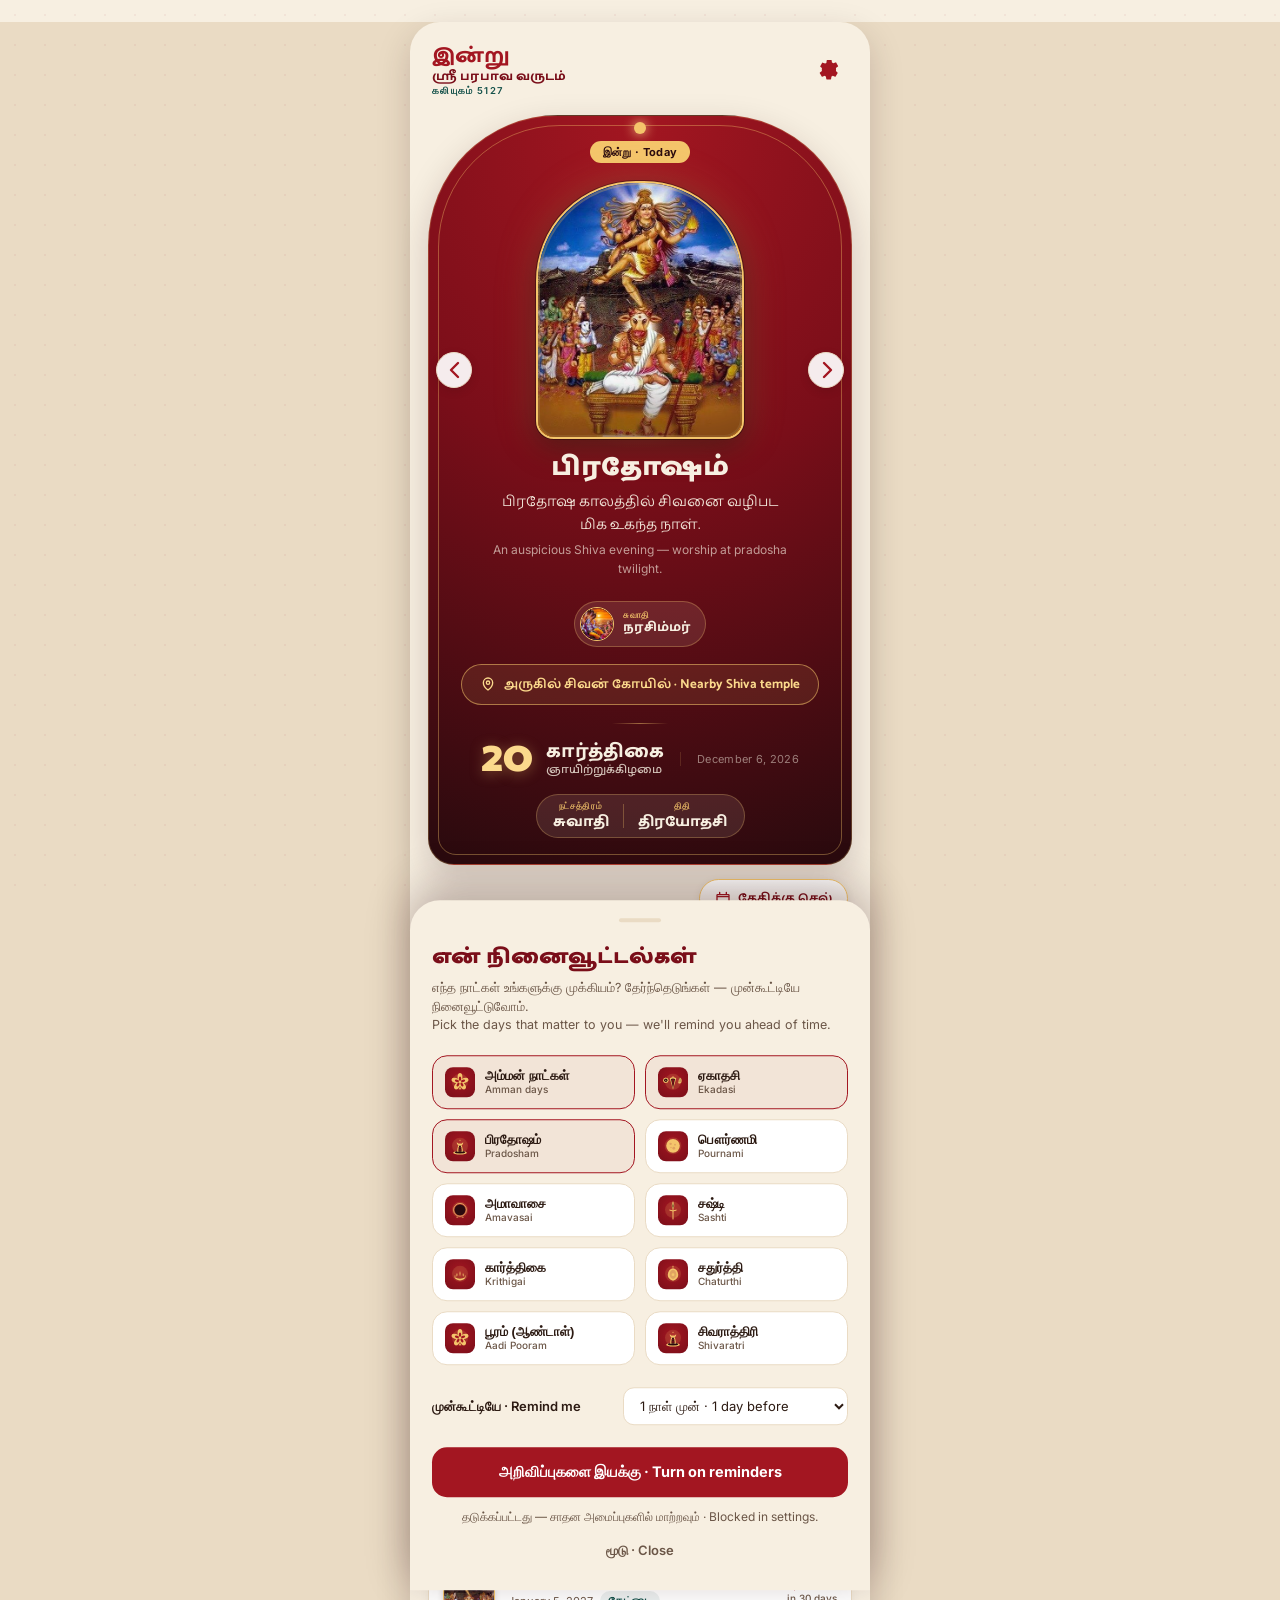
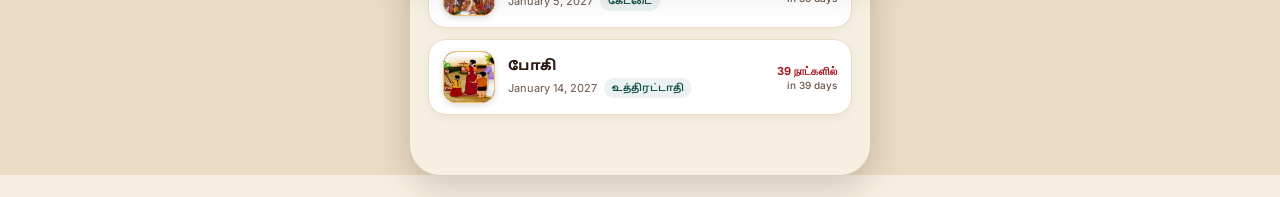
==== index.html @ 3e3a2b84 "Initial commit: நல்நாள் · NalNaal — Tamil daily-calendar PWA - Full-year Drik-computed panchangam (S" ====
<!DOCTYPE html>
<html lang="ta">
<head>
<meta charset="UTF-8">
<meta name="viewport" content="width=device-width, initial-scale=1.0, viewport-fit=cover">
<title>நல்நாள் · NalNaal</title>
<meta name="description" content="இன்றைய தமிழ் நாள் — the sacred character of today, one glance away.">
<meta name="theme-color" content="#A31621">
<link rel="manifest" href="manifest.json">
<link rel="icon" href="icons/icon-192.png">
<link rel="apple-touch-icon" href="icons/icon-180.png">
<meta name="apple-mobile-web-app-title" content="நல்நாள்">
<meta name="apple-mobile-web-app-capable" content="yes">
<meta name="apple-mobile-web-app-status-bar-style" content="black-translucent">
<link rel="preconnect" href="https://fonts.googleapis.com">
<link rel="preconnect" href="https://fonts.gstatic.com" crossorigin>
<link href="https://fonts.googleapis.com/css2?family=Catamaran:wght@500;600;700;800;900&family=Inter:wght@400;500;600;700&display=swap" rel="stylesheet">
<link rel="stylesheet" href="styles.css">
</head>
<body>
<div class="kolam-bg" aria-hidden="true"></div>

<main class="app">
  <header class="topbar">
    <div class="brand">
      <span class="brand-mark">இன்று</span>
      <span class="brand-year" id="tamilYearLabel">ஸ்ரீ பரபாவ வருடம்</span>
      <span class="brand-sub" id="yearLabel">கலியுகம் 5127</span>
    </div>
    <button class="icon-btn" id="settingsBtn" aria-label="Reminders">
      <svg viewBox="0 0 24 24" width="23" height="23"><path fill="currentColor" d="M12 8a4 4 0 100 8 4 4 0 000-8zm8.94 3a7.99 7.99 0 00-.14-1.5l2.11-1.65a.5.5 0 00.12-.64l-2-3.46a.5.5 0 00-.6-.22l-2.49 1a8.03 8.03 0 00-1.3-.75l-.38-2.65A.5.5 0 0015.7 1h-4a.5.5 0 00-.5.42l-.38 2.65c-.47.2-.9.45-1.3.75l-2.49-1a.5.5 0 00-.6.22l-2 3.46a.5.5 0 00.12.64L6.2 9.5A8 8 0 006.06 11a8 8 0 00.14 1.5l-2.11 1.65a.5.5 0 00-.12.64l2 3.46c.14.24.42.32.6.22l2.49-1c.4.3.83.55 1.3.75l.38 2.65c.05.24.26.42.5.42h4c.24 0 .45-.18.5-.42l.38-2.65c.47-.2.9-.45 1.3-.75l2.49 1c.24.1.46 0 .6-.22l2-3.46a.5.5 0 00-.12-.64L20.8 12.5c.08-.49.14-.99.14-1.5z"/></svg>
    </button>
  </header>

  <div class="hero-wrap">
    <button class="nav-arrow nav-prev" id="prevDay" aria-label="Previous day">
      <svg viewBox="0 0 24 24" width="24" height="24"><path fill="none" stroke="currentColor" stroke-width="2.4" stroke-linecap="round" stroke-linejoin="round" d="M15 5l-7 7 7 7"/></svg>
    </button>
    <button class="nav-arrow nav-next" id="nextDay" aria-label="Next day">
      <svg viewBox="0 0 24 24" width="24" height="24"><path fill="none" stroke="currentColor" stroke-width="2.4" stroke-linecap="round" stroke-linejoin="round" d="M9 5l7 7-7 7"/></svg>
    </button>

    <div class="hero" id="heroCard">
      <span class="finial" aria-hidden="true"></span>
      <span class="rel-pill" id="relPill">இன்று · Today</span>

      <div class="niche" id="niche" aria-hidden="true"></div>

      <h1 class="occasion-title" id="occasionTitle">ஆஷாட ஏகாதசி</h1>
      <p class="occasion-line" id="occasionLine"></p>
      <span class="confidence-tag" id="confidenceTag"></span>
      <div class="photo-credit" id="photoCredit"></div>

      <div class="star-chip" id="starChip" style="display:none">
        <span class="star-chip-img" id="starChipImg"></span>
        <span class="star-chip-text">
          <span class="star-chip-nak" id="starChipNak"></span>
          <span class="star-chip-deity" id="starChipDeity"></span>
        </span>
      </div>

      <button class="temple-btn" id="templeBtn" type="button" style="display:none">
        <svg viewBox="0 0 24 24" width="16" height="16" aria-hidden="true"><path fill="none" stroke="currentColor" stroke-width="2" stroke-linecap="round" stroke-linejoin="round" d="M12 21s-7-5.2-7-11a7 7 0 1114 0c0 5.8-7 11-7 11z"/><circle cx="12" cy="10" r="2.5" fill="none" stroke="currentColor" stroke-width="2"/></svg>
        <span id="templeBtnLabel">அருகிலுள்ள கோயில்</span>
      </button>

      <div class="hero-datebar">
        <div class="hd-tamil">
          <span class="hero-day" id="tamilDay">9</span>
          <span class="hd-monthwrap">
            <span class="hero-month" id="tamilMonth">ஆடி</span>
            <span class="hero-weekday" id="weekday">சனிக்கிழமை</span>
          </span>
        </div>
        <div class="hd-greg" id="gregorianDate">July 25, 2026</div>
      </div>

      <div class="panchangam-strip" id="panchangamStrip">
        <span class="pstat"><span class="plabel">நட்சத்திரம்</span><span class="pval" id="nakVal">—</span></span>
        <span class="pdivider"></span>
        <span class="pstat"><span class="plabel">திதி</span><span class="pval" id="tithiVal">—</span></span>
      </div>
    </div>
  </div>

  <div class="date-tools">
    <button class="today-btn" id="todayBtn" style="display:none"><svg viewBox="0 0 24 24" width="14" height="14" aria-hidden="true"><path fill="none" stroke="currentColor" stroke-width="2.2" stroke-linecap="round" stroke-linejoin="round" d="M3 12a9 9 0 109-9 9 9 0 00-6.4 2.6L3 8M3 4v4h4"/></svg><span>இன்றைக்கு · Today</span></button>
    <button class="jump-btn" id="jumpBtn" type="button" aria-label="Jump to date">
      <svg viewBox="0 0 24 24" width="16" height="16" aria-hidden="true"><path fill="none" stroke="currentColor" stroke-width="2" stroke-linecap="round" stroke-linejoin="round" d="M7 2v3M17 2v3M3.5 8.5h17M4 5.5h16a1 1 0 011 1V19a1 1 0 01-1 1H4a1 1 0 01-1-1V6.5a1 1 0 011-1z"/></svg>
      <span>தேதிக்கு செல்</span>
      <input type="date" id="jumpDate" class="jump-date-hidden" aria-label="Choose a date">
    </button>
  </div>

  <div class="kolam-divider" aria-hidden="true">
    <svg viewBox="0 0 320 22" preserveAspectRatio="xMidYMid meet" width="100%" height="22">
      <g fill="none" stroke="currentColor" stroke-width="1.5">
        <path d="M6 11 Q20 -3 34 11 Q48 25 62 11 Q76 -3 90 11 Q104 25 118 11 Q132 -3 146 11 Q160 25 174 11 Q188 -3 202 11 Q216 25 230 11 Q244 -3 258 11 Q272 25 286 11 Q300 -3 314 11"/>
        <circle cx="6" cy="11" r="2.3" fill="currentColor" stroke="none"/><circle cx="62" cy="11" r="2.3" fill="currentColor" stroke="none"/><circle cx="118" cy="11" r="2.3" fill="currentColor" stroke="none"/><circle cx="174" cy="11" r="2.3" fill="currentColor" stroke="none"/><circle cx="230" cy="11" r="2.3" fill="currentColor" stroke="none"/><circle cx="286" cy="11" r="2.3" fill="currentColor" stroke="none"/>
      </g>
    </svg>
  </div>

  <section class="upcoming">
    <div class="section-head">
      <span class="section-ta">அடுத்து வரும் நாட்கள்</span>
      <span class="section-en">Coming up</span>
    </div>
    <ul class="upcoming-list" id="upcomingList"></ul>
  </section>
</main>

<div class="sheet-backdrop" id="sheetBackdrop"></div>
<section class="sheet" id="settingsSheet" aria-hidden="true">
  <div class="sheet-handle"></div>
  <h2 class="sheet-title">என் நினைவூட்டல்கள்</h2>
  <p class="sheet-sub">எந்த நாட்கள் உங்களுக்கு முக்கியம்? தேர்ந்தெடுங்கள் — முன்கூட்டியே நினைவூட்டுவோம்.<br>Pick the days that matter to you — we'll remind you ahead of time.</p>
  <div class="category-grid" id="categoryGrid"></div>
  <div class="lead-row">
    <span class="lead-label">முன்கூட்டியே · Remind me</span>
    <select id="leadTime" class="lead-select">
      <option value="0">அன்றே · same day</option>
      <option value="1" selected>1 நாள் முன் · 1 day before</option>
      <option value="2">2 நாட்கள் முன் · 2 days before</option>
      <option value="3">3 நாட்கள் முன் · 3 days before</option>
    </select>
  </div>
  <button class="primary-btn" id="enableNotifs">அறிவிப்புகளை இயக்கு · Turn on reminders</button>
  <p class="notif-status" id="notifStatus"></p>
  <button class="text-btn" id="closeSheet">மூடு · Close</button>
</section>

<script src="emblems.js"></script>
<script src="app.js"></script>
</body>
</html>
---- styles.css ----
:root {
  --sindooram: #A31621;
  --sindooram-deep: #7A0E19;
  --garbha: #2A0A0E;
  --deepam: #F4C56B;
  --deepam-bright: #FBD98C;
  --chandanam: #F7EFE1;
  --chandanam-dim: #EADBC4;
  --maruthaani: #14514A;
  --ink: #2C1A12;
  --ink-soft: #6B5647;
  --shadow: 0 12px 34px rgba(42,10,14,0.18);
}

* { box-sizing: border-box; }

html, body {
  margin: 0; padding: 0;
  background: var(--chandanam);
  color: var(--ink);
  font-family: 'Catamaran', system-ui, sans-serif;
  -webkit-tap-highlight-color: transparent;
  -webkit-font-smoothing: antialiased;
}
body { min-height: 100vh; overflow-x: hidden; }

.kolam-bg {
  position: fixed; inset: 0; z-index: 0; pointer-events: none;
  background-image: radial-gradient(var(--sindooram) 1.1px, transparent 1.6px);
  background-size: 30px 30px; opacity: 0.05;
}

.app {
  position: relative; z-index: 1;
  max-width: 460px; margin: 0 auto;
  padding: 20px 18px 60px;
}

.topbar {
  display: flex; align-items: center; justify-content: space-between;
  padding: 4px 4px 14px;
}
.brand { display: flex; flex-direction: column; line-height: 1; }
.brand-mark {
  font-size: 21px; font-weight: 800; color: var(--sindooram);
  letter-spacing: -0.01em;
}
.brand-sub {
  font-family: 'Inter', sans-serif; font-size: 10px; font-weight: 600;
  letter-spacing: 0.16em; text-transform: uppercase; color: var(--maruthaani);
  margin-top: 3px;
}
.icon-btn {
  background: none; border: none; color: var(--sindooram);
  width: 42px; height: 42px; border-radius: 50%;
  display: grid; place-items: center; cursor: pointer;
  transition: background .15s;
}
.icon-btn:hover, .icon-btn:focus-visible { background: rgba(163,22,33,0.09); }
.icon-btn:focus-visible { outline: 2px solid var(--sindooram); outline-offset: 2px; }

/* ============ HERO — gopuram sanctum card ============ */
.hero-wrap { position: relative; margin-top: 6px; }
.hero {
  position: relative;
  background: radial-gradient(120% 80% at 50% 0%, var(--sindooram) 0%, var(--sindooram-deep) 60%, var(--garbha) 130%);
  color: var(--chandanam);
  border-radius: 130px 130px 26px 26px;
  padding: 22px 24px 24px;
  text-align: center;
  box-shadow: var(--shadow);
  overflow: hidden;
  border: 1px solid rgba(244,197,107,0.25);
}
.hero::before {
  content: ""; position: absolute; inset: 9px;
  border: 1.5px solid rgba(244,197,107,0.38);
  border-radius: 122px 122px 18px 18px;
  pointer-events: none;
}
.hero::after {
  content: ""; position: absolute; left: 50%; top: 90px;
  width: 260px; height: 260px; margin-left: -130px;
  background: radial-gradient(circle, rgba(244,197,107,0.30), transparent 62%);
  pointer-events: none; z-index: 1;
}
.finial {
  position: absolute; top: 6px; left: 50%; transform: translateX(-50%);
  width: 12px; height: 12px; border-radius: 50%;
  background: var(--deepam); box-shadow: 0 0 12px var(--deepam-bright);
  z-index: 3;
}
.rel-pill { margin-bottom: 10px; margin-top: 2px; }

/* --- date band, now subordinate to the deity, sits below the title --- */
.hero-datebar {
  position: relative; z-index: 2;
  display: flex; align-items: center; justify-content: center; gap: 16px;
  margin: 18px auto 0; padding-top: 18px;
}
.hero-datebar::before {
  content: ""; position: absolute; top: 0; left: 50%; transform: translateX(-50%);
  width: 56px; height: 1px;
  background: linear-gradient(90deg, transparent, rgba(244,197,107,0.5), transparent);
}
.hd-tamil { display: flex; align-items: center; gap: 13px; }
.hero-day {
  font-size: 44px; font-weight: 900; line-height: .85;
  color: var(--deepam-bright);
  text-shadow: 0 2px 14px rgba(244,197,107,0.35);
}
.hd-monthwrap { display: flex; flex-direction: column; align-items: flex-start; line-height: 1.1; gap: 1px; }
.hero-month { font-size: 19px; font-weight: 800; }
.hero-weekday { font-size: 11.5px; font-weight: 600; opacity: .8; }
.hd-greg {
  font-family: 'Inter', sans-serif; font-size: 11px; letter-spacing: .03em;
  opacity: .5; padding-left: 16px; border-left: 1px solid rgba(244,197,107,0.3);
}

.niche {
  position: relative; z-index: 2;
  width: 132px; height: 132px; margin: 16px auto 8px;
}
.emblem-svg { width: 100%; height: 100%; display: block; }
.halo { fill: var(--deepam); opacity: .16; }
.gold-fill { fill: var(--deepam); }
.gold-ring { fill: none; stroke: var(--deepam); stroke-width: 4; }
.gold-stroke { stroke: var(--deepam); stroke-width: 3; fill: none; stroke-linecap: round; }
.gold-stroke-thick { stroke: var(--deepam); stroke-width: 5; fill: none; stroke-linecap: round; }
.gold-stroke-river { stroke: var(--deepam); stroke-width: 3.5; fill: none; stroke-linecap: round; }
.niche-fill { fill: var(--garbha); }
.niche-stroke { stroke: var(--garbha); stroke-width: 2; fill: none; }
.accent-red { fill: var(--sindooram); }
.accent-soft { fill: #C97B54; opacity: .45; }

.occasion-title {
  position: relative; z-index: 2; text-wrap: balance;
  font-size: 27px; font-weight: 900; line-height: 1.12;
  margin: 14px 12px 8px;
  letter-spacing: -0.005em;
}
.occasion-line {
  position: relative; z-index: 2;
  font-size: 14.5px; line-height: 1.55; margin: 0 auto; max-width: 300px; opacity: .94;
}
.occasion-line .en {
  display: block; margin-top: 5px;
  font-family: 'Inter', sans-serif; font-size: 12px; opacity: .68;
}
.confidence-tag {
  position: relative; z-index: 2; display: inline-flex; align-items: center; gap: 5px;
  margin-top: 14px;
  font-family: 'Inter', sans-serif; font-size: 10px; font-weight: 600;
  letter-spacing: .04em; padding: 5px 12px; border-radius: 999px;
  background: rgba(247,239,225,0.12); color: var(--chandanam);
}
.confidence-tag.approximate { background: rgba(244,197,107,0.22); color: var(--deepam-bright); }

.kolam-divider { color: var(--sindooram); opacity: .55; margin: 26px 6px 14px; }

.section-head { display: flex; align-items: baseline; gap: 8px; margin: 0 4px 14px; }
.section-ta { font-size: 16px; font-weight: 800; color: var(--sindooram-deep); }
.section-en {
  font-family: 'Inter', sans-serif; font-size: 11px; font-weight: 600;
  letter-spacing: .12em; text-transform: uppercase; color: var(--maruthaani);
}

.upcoming-list { list-style: none; margin: 0; padding: 0; display: flex; flex-direction: column; gap: 11px; }
.upcoming-item {
  display: flex; align-items: center; gap: 13px;
  background: #fff; border: 1px solid var(--chandanam-dim);
  border-radius: 18px; padding: 11px 14px;
  box-shadow: 0 3px 10px rgba(42,10,14,0.05);
  cursor: pointer; transition: box-shadow .15s, transform .1s;
}
.upcoming-item:hover { box-shadow: 0 6px 16px rgba(42,10,14,0.1); }
.upcoming-item:active { transform: scale(0.99); }
.upcoming-item.hi { background: linear-gradient(180deg, #fff, #FFFBF3); }
/* real deity photo thumbnail */
.up-thumb {
  width: 52px; height: 52px; flex-shrink: 0; border-radius: 13px;
  overflow: hidden; border: 1.5px solid var(--deepam);
  box-shadow: 0 2px 6px rgba(42,10,14,0.15);
  background: var(--garbha);
}
.up-thumb img { width: 100%; height: 100%; object-fit: cover; object-position: center top; display: block; }
.up-thumb.is-emblem {
  display: grid; place-items: center; padding: 5px;
  background: radial-gradient(circle at 50% 40%, var(--sindooram), var(--sindooram-deep));
}
.up-thumb.is-emblem .emblem-svg { width: 100%; height: 100%; }
.up-text { flex: 1; min-width: 0; display: flex; flex-direction: column; gap: 3px; }
.up-title {
  font-weight: 800; font-size: 15px; line-height: 1.2; color: var(--ink);
  overflow: hidden; text-overflow: ellipsis;
}
.up-sub {
  font-family: 'Inter', sans-serif; font-size: 11px; color: var(--ink-soft);
  display: flex; align-items: center; gap: 7px; flex-wrap: wrap;
}
.up-nak {
  display: inline-block; font-family: 'Catamaran', sans-serif; font-weight: 700;
  font-size: 10.5px; color: var(--maruthaani);
  background: rgba(20,81,74,0.08); padding: 1px 8px; border-radius: 999px;
}
.up-when {
  font-family: 'Inter', sans-serif; font-size: 11px; font-weight: 700;
  color: var(--sindooram); text-align: right; white-space: nowrap; flex-shrink: 0;
}
.up-when small { display: block; font-weight: 500; color: var(--ink-soft); font-size: 10px; margin-top: 1px; }

.sheet-backdrop {
  position: fixed; inset: 0; background: rgba(42,10,14,0.5);
  opacity: 0; pointer-events: none; transition: opacity .25s; z-index: 40;
}
.sheet-backdrop.open { opacity: 1; pointer-events: auto; }
.sheet {
  position: fixed; left: 0; right: 0; bottom: 0; z-index: 50;
  max-width: 460px; margin: 0 auto;
  background: var(--chandanam);
  border-radius: 30px 30px 0 0; padding: 12px 22px 30px;
  transform: translateY(100%); transition: transform .32s cubic-bezier(.32,.72,0,1);
  max-height: 88vh; overflow-y: auto;
  box-shadow: 0 -14px 44px rgba(42,10,14,0.3);
}
.sheet.open { transform: translateY(0); }
.sheet-handle { width: 42px; height: 4px; background: var(--chandanam-dim); border-radius: 999px; margin: 6px auto 18px; }
.sheet-title { font-size: 21px; font-weight: 900; margin: 0 0 5px; color: var(--sindooram-deep); }
.sheet-sub { font-family: 'Inter', sans-serif; font-size: 12.5px; color: var(--ink-soft); line-height: 1.5; margin: 0 0 20px; }

.category-grid { display: grid; grid-template-columns: 1fr 1fr; gap: 10px; margin-bottom: 22px; }
.category-chip {
  display: flex; align-items: center; gap: 10px;
  border: 1.5px solid var(--chandanam-dim); background: #fff;
  border-radius: 15px; padding: 11px 12px; cursor: pointer;
  transition: border-color .15s, background .15s; text-align: left;
}
.category-chip.active { border-color: var(--sindooram); background: rgba(163,22,33,0.05); }
.chip-emblem {
  width: 30px; height: 30px; flex-shrink: 0; border-radius: 8px;
  background: radial-gradient(circle at 50% 40%, var(--sindooram), var(--sindooram-deep));
  display: grid; place-items: center; padding: 3px;
}
.chip-emblem .emblem-svg { width: 100%; height: 100%; }
.chip-label { font-size: 13px; font-weight: 800; color: var(--ink); line-height: 1.15; }
.chip-label .en { display: block; font-family: 'Inter', sans-serif; font-size: 10px; font-weight: 500; color: var(--ink-soft); }

.lead-row { display: flex; align-items: center; justify-content: space-between; margin-bottom: 22px; font-family: 'Inter', sans-serif; }
.lead-label { font-size: 13px; font-weight: 600; }
.lead-select {
  font-family: 'Inter', sans-serif; font-size: 13px; padding: 9px 12px;
  border-radius: 11px; border: 1.5px solid var(--chandanam-dim); background: #fff; color: var(--ink);
}
.primary-btn {
  width: 100%; background: var(--sindooram); color: #fff; border: none;
  border-radius: 15px; padding: 16px; font-family: 'Inter', sans-serif;
  font-size: 14.5px; font-weight: 700; cursor: pointer; transition: background .15s;
}
.primary-btn:hover { background: var(--sindooram-deep); }
.primary-btn:focus-visible { outline: 2px solid var(--maruthaani); outline-offset: 2px; }
.notif-status { font-family: 'Inter', sans-serif; font-size: 12px; text-align: center; color: var(--ink-soft); margin: 12px 0 0; min-height: 16px; }
.text-btn { display: block; margin: 16px auto 0; background: none; border: none; font-family: 'Inter', sans-serif; font-size: 13px; font-weight: 600; color: var(--ink-soft); cursor: pointer; }

@media (prefers-reduced-motion: reduce) {
  .sheet, .sheet-backdrop, .icon-btn, .category-chip, .primary-btn { transition: none; }
  .hero-day { text-shadow: none; }
}
@media (min-width: 460px) {
  body { background: var(--chandanam-dim); }
  .app { background: var(--chandanam); border-radius: 30px; margin: 22px auto; min-height: calc(100vh - 44px); box-shadow: var(--shadow); }
}

/* ============ date navigation ============ */
.nav-arrow {
  position: absolute; top: 34%; transform: translateY(-50%);
  width: 36px; height: 36px; border-radius: 50%;
  background: rgba(255,255,255,0.92); border: 1px solid var(--chandanam-dim);
  color: var(--sindooram); display: grid; place-items: center;
  cursor: pointer; z-index: 5; box-shadow: 0 3px 10px rgba(42,10,14,0.14);
  transition: background .15s, transform .1s;
}
.nav-arrow:hover { background: #fff; }
.nav-arrow:active { transform: translateY(-50%) scale(0.92); }
.nav-arrow:focus-visible { outline: 2px solid var(--sindooram); outline-offset: 2px; }
.nav-prev { left: 8px; }
.nav-next { right: 8px; }

.rel-pill {
  position: relative; z-index: 2; display: inline-block;
  font-family: 'Inter', sans-serif; font-size: 11px; font-weight: 700;
  letter-spacing: .03em; color: var(--garbha);
  background: var(--deepam); padding: 4px 13px; border-radius: 999px;
  margin-bottom: 12px;
}

.date-tools {
  display: flex; align-items: center; justify-content: space-between;
  gap: 10px; margin: 14px 4px 2px; flex-wrap: wrap;
}
.today-btn {
  display: inline-flex; align-items: center; gap: 6px;
  font-family: 'Catamaran', sans-serif; font-size: 13px; font-weight: 700;
  color: var(--sindooram); background: rgba(163,22,33,0.08);
  border: none; border-radius: 999px; padding: 8px 15px; cursor: pointer;
  transition: background .15s;
}
.today-btn svg { flex-shrink: 0; }
.today-btn:hover { background: rgba(163,22,33,0.14); }
.jump-label {
  display: inline-flex; align-items: center; gap: 8px; margin-left: auto;
  font-family: 'Inter', sans-serif; font-size: 12px; font-weight: 600; color: var(--ink-soft);
}
.jump-date {
  font-family: 'Inter', sans-serif; font-size: 12.5px; padding: 7px 10px;
  border-radius: 10px; border: 1.5px solid var(--chandanam-dim);
  background: #fff; color: var(--ink);
}

/* ============ deity photo in the niche — the emotional hero (crown position) ============ */
.niche.has-photo {
  width: 208px; height: 258px; margin: 6px auto 4px;
}
.photo-frame {
  position: relative;
  width: 100%; height: 100%;
  border-radius: 100px 100px 18px 18px;   /* arched top, echoing the gopuram */
  overflow: hidden;
  border: 2.5px solid var(--deepam);
  box-shadow: 0 10px 30px rgba(0,0,0,0.4), 0 0 0 1px rgba(42,10,14,0.5),
              0 0 40px rgba(244,197,107,0.25);   /* gold lamp-glow around the murti */
  background: var(--garbha);
}
.photo-frame::after {   /* subtle inner vignette so the deity sits in a niche */
  content: ""; position: absolute; inset: 0; pointer-events: none;
  border-radius: 100px 100px 18px 18px;
  box-shadow: inset 0 -30px 40px rgba(42,10,14,0.45), inset 0 0 0 2px rgba(244,197,107,0.3);
}
.deity-photo {
  width: 100%; height: 100%; object-fit: cover; object-position: center top; display: block;
}
.photo-credit {
  position: relative; z-index: 2;
  font-family: 'Inter', sans-serif; font-size: 10px; letter-spacing: .02em;
  color: var(--deepam-bright); opacity: .62; margin-top: 10px; font-weight: 500;
}
/* daily-blessing days: image slightly calmer, title styled as a gentle blessing */
.hero.is-daily .occasion-title { font-size: 25px; }
.hero.is-daily .photo-frame { box-shadow: 0 10px 28px rgba(0,0,0,0.35), 0 0 0 1px rgba(42,10,14,0.5), 0 0 30px rgba(244,197,107,0.18); }

/* ============ panchangam strip (nakshatram + tithi) ============ */
.panchangam-strip {
  position: relative; z-index: 2;
  display: inline-flex; align-items: center; gap: 14px;
  margin: 16px auto 2px; padding: 7px 16px;
  background: rgba(247,239,225,0.1);
  border: 1px solid rgba(244,197,107,0.28);
  border-radius: 999px;
}
.pstat { display: flex; flex-direction: column; align-items: center; line-height: 1.15; }
.plabel {
  font-family: 'Inter', sans-serif; font-size: 8.5px; font-weight: 600;
  letter-spacing: .08em; text-transform: uppercase; color: var(--deepam); opacity: .8;
}
.pval { font-size: 15px; font-weight: 800; color: var(--chandanam); margin-top: 1px; }
.pdivider { width: 1px; height: 24px; background: rgba(244,197,107,0.3); }

/* ============ brand year name ============ */
.brand-year {
  font-family: 'Catamaran', sans-serif; font-size: 12.5px; font-weight: 800;
  color: var(--sindooram-deep); letter-spacing: .01em; margin-top: 3px; line-height: 1.1;
}
.brand-sub {
  font-family: 'Inter', sans-serif; font-size: 9.5px; font-weight: 600;
  letter-spacing: 0.14em; text-transform: uppercase; color: var(--maruthaani);
  margin-top: 2px;
}

/* ============ redesigned jump-to-date pill ============ */
.jump-btn {
  position: relative; display: inline-flex; align-items: center; gap: 7px;
  margin-left: auto;
  font-family: 'Catamaran', sans-serif; font-size: 13px; font-weight: 700;
  color: var(--sindooram-deep);
  background: linear-gradient(180deg, #fff, var(--chandanam));
  border: 1.5px solid var(--deepam);
  border-radius: 999px; padding: 8px 15px; cursor: pointer;
  box-shadow: 0 2px 8px rgba(42,10,14,0.08);
  transition: transform .1s, box-shadow .15s, border-color .15s;
}
.jump-btn:hover { border-color: var(--sindooram); box-shadow: 0 3px 12px rgba(163,22,33,0.16); }
.jump-btn:active { transform: scale(0.96); }
.jump-btn svg { color: var(--sindooram); }
/* hide the native date input but keep it clickable/focusable over the button */
.jump-date-hidden {
  position: absolute; inset: 0; width: 100%; height: 100%;
  opacity: 0; border: 0; padding: 0; margin: 0; cursor: pointer;
}
.jump-date-hidden::-webkit-calendar-picker-indicator { opacity: 0; }

/* ============ star-deity chip (shown on festival days so the star deity is never erased) ============ */
.star-chip {
  position: relative; z-index: 2;
  display: inline-flex; align-items: center; gap: 9px;
  margin: 12px auto 0; padding: 5px 14px 5px 5px;
  background: rgba(247,239,225,0.1);
  border: 1px solid rgba(244,197,107,0.3);
  border-radius: 999px;
}
.star-chip-img {
  width: 34px; height: 34px; flex-shrink: 0; border-radius: 50%;
  overflow: hidden; border: 1.5px solid var(--deepam); background: var(--garbha);
}
.star-chip-img img { width: 100%; height: 100%; object-fit: cover; object-position: center top; display: block; }
.star-chip-text { display: flex; flex-direction: column; align-items: flex-start; line-height: 1.15; }
.star-chip-nak {
  font-family: 'Inter', sans-serif; font-size: 8.5px; font-weight: 600;
  letter-spacing: .06em; text-transform: uppercase; color: var(--deepam); opacity: .85;
}
.star-chip-deity { font-family: 'Catamaran', sans-serif; font-size: 13px; font-weight: 800; color: var(--chandanam); }

/* ============ temple-finder button — refined ghost style, invites without shouting ============ */
.temple-btn {
  position: relative; z-index: 2;
  display: inline-flex; align-items: center; gap: 8px;
  margin: 14px auto 0; padding: 9px 18px;
  font-family: 'Catamaran', sans-serif; font-size: 13px; font-weight: 700;
  color: var(--deepam-bright);
  background: rgba(244,197,107,0.1);
  border: 1.5px solid rgba(244,197,107,0.55);
  border-radius: 999px; cursor: pointer;
  transition: background .15s, border-color .15s, transform .1s;
}
.temple-btn:hover { background: rgba(244,197,107,0.2); border-color: var(--deepam); }
.temple-btn:active { transform: scale(0.97); }
.temple-btn svg { color: var(--deepam-bright); flex-shrink: 0; }
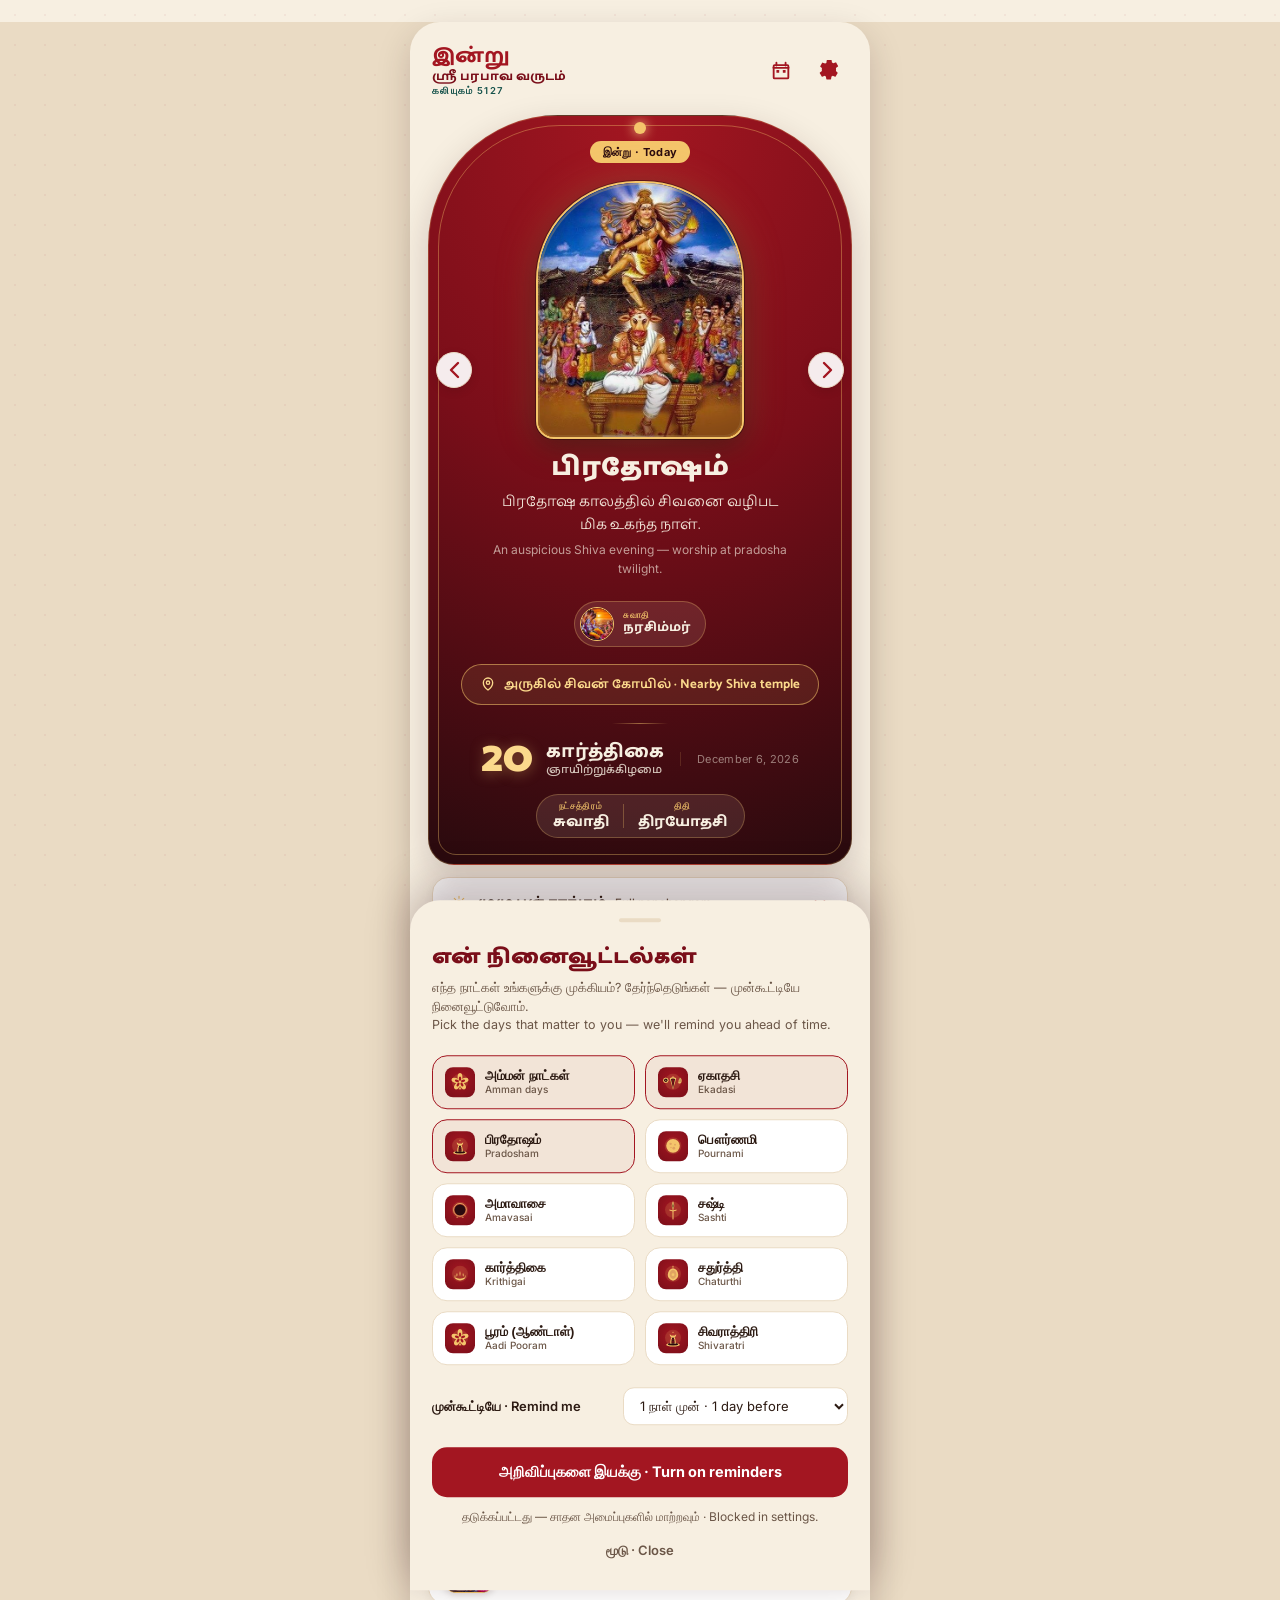
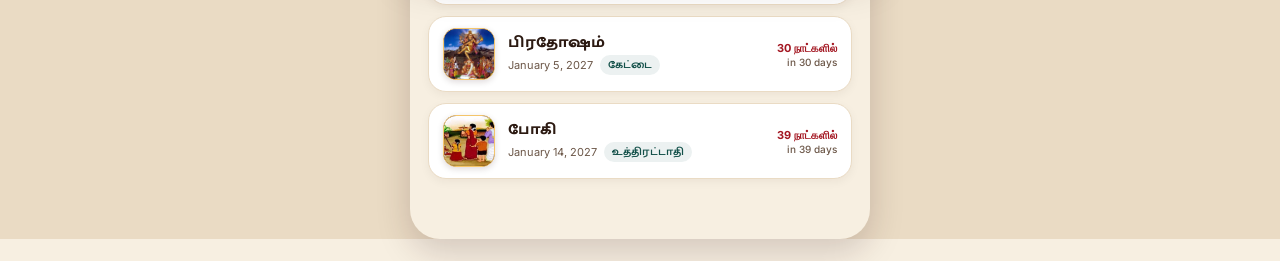
==== commit 73b35dfc: "Major: full panchangam data + month grid view (compete with Nithra) Tier 1 data: Rahukaalam, Yamagan" ====
--- a/index.html
+++ b/index.html
@@ -27,9 +27,14 @@
       <span class="brand-year" id="tamilYearLabel">ஸ்ரீ பரபாவ வருடம்</span>
       <span class="brand-sub" id="yearLabel">கலியுகம் 5127</span>
     </div>
-    <button class="icon-btn" id="settingsBtn" aria-label="Reminders">
-      <svg viewBox="0 0 24 24" width="23" height="23"><path fill="currentColor" d="M12 8a4 4 0 100 8 4 4 0 000-8zm8.94 3a7.99 7.99 0 00-.14-1.5l2.11-1.65a.5.5 0 00.12-.64l-2-3.46a.5.5 0 00-.6-.22l-2.49 1a8.03 8.03 0 00-1.3-.75l-.38-2.65A.5.5 0 0015.7 1h-4a.5.5 0 00-.5.42l-.38 2.65c-.47.2-.9.45-1.3.75l-2.49-1a.5.5 0 00-.6.22l-2 3.46a.5.5 0 00.12.64L6.2 9.5A8 8 0 006.06 11a8 8 0 00.14 1.5l-2.11 1.65a.5.5 0 00-.12.64l2 3.46c.14.24.42.32.6.22l2.49-1c.4.3.83.55 1.3.75l.38 2.65c.05.24.26.42.5.42h4c.24 0 .45-.18.5-.42l.38-2.65c.47-.2.9-.45 1.3-.75l2.49 1c.24.1.46 0 .6-.22l2-3.46a.5.5 0 00-.12-.64L20.8 12.5c.08-.49.14-.99.14-1.5z"/></svg>
-    </button>
+    <div class="topbar-actions">
+      <button class="icon-btn" id="monthViewBtn" aria-label="Month view">
+        <svg viewBox="0 0 24 24" width="22" height="22"><path fill="none" stroke="currentColor" stroke-width="2" stroke-linecap="round" stroke-linejoin="round" d="M7 3v3M17 3v3M3.5 8.5h17M5 5.5h14a1 1 0 011 1V19a1 1 0 01-1 1H5a1 1 0 01-1-1V6.5a1 1 0 011-1z"/><rect x="7" y="11" width="3" height="3" rx="0.5" fill="currentColor"/><rect x="14" y="11" width="3" height="3" rx="0.5" fill="currentColor"/></svg>
+      </button>
+      <button class="icon-btn" id="settingsBtn" aria-label="Reminders">
+        <svg viewBox="0 0 24 24" width="23" height="23"><path fill="currentColor" d="M12 8a4 4 0 100 8 4 4 0 000-8zm8.94 3a7.99 7.99 0 00-.14-1.5l2.11-1.65a.5.5 0 00.12-.64l-2-3.46a.5.5 0 00-.6-.22l-2.49 1a8.03 8.03 0 00-1.3-.75l-.38-2.65A.5.5 0 0015.7 1h-4a.5.5 0 00-.5.42l-.38 2.65c-.47.2-.9.45-1.3.75l-2.49-1a.5.5 0 00-.6.22l-2 3.46a.5.5 0 00.12.64L6.2 9.5A8 8 0 006.06 11a8 8 0 00.14 1.5l-2.11 1.65a.5.5 0 00-.12.64l2 3.46c.14.24.42.32.6.22l2.49-1c.4.3.83.55 1.3.75l.38 2.65c.05.24.26.42.5.42h4c.24 0 .45-.18.5-.42l.38-2.65c.47-.2.9-.45 1.3-.75l2.49 1c.24.1.46 0 .6-.22l2-3.46a.5.5 0 00-.12-.64L20.8 12.5c.08-.49.14-.99.14-1.5z"/></svg>
+      </button>
+    </div>
   </header>
 
   <div class="hero-wrap">
@@ -83,6 +88,15 @@
     </div>
   </div>
 
+  <details class="panchangam-panel" id="panchangamPanel">
+    <summary class="pp-summary">
+      <svg class="pp-sun" viewBox="0 0 24 24" width="16" height="16" aria-hidden="true"><circle cx="12" cy="12" r="4" fill="currentColor"/><g stroke="currentColor" stroke-width="1.6" stroke-linecap="round"><path d="M12 2v3M12 19v3M2 12h3M19 12h3M4.9 4.9l2.1 2.1M17 17l2.1 2.1M19.1 4.9L17 7M7 17l-2.1 2.1"/></g></svg>
+      <span class="pp-summary-text">முழு பஞ்சாங்கம் <span class="en">· Full panchangam</span></span>
+      <svg class="pp-chevron" viewBox="0 0 24 24" width="18" height="18" aria-hidden="true"><path fill="none" stroke="currentColor" stroke-width="2" stroke-linecap="round" stroke-linejoin="round" d="M6 9l6 6 6-6"/></svg>
+    </summary>
+    <div class="pp-body" id="ppBody"><!-- filled by JS --></div>
+  </details>
+
   <div class="date-tools">
     <button class="today-btn" id="todayBtn" style="display:none"><svg viewBox="0 0 24 24" width="14" height="14" aria-hidden="true"><path fill="none" stroke="currentColor" stroke-width="2.2" stroke-linecap="round" stroke-linejoin="round" d="M3 12a9 9 0 109-9 9 9 0 00-6.4 2.6L3 8M3 4v4h4"/></svg><span>இன்றைக்கு · Today</span></button>
     <button class="jump-btn" id="jumpBtn" type="button" aria-label="Jump to date">
@@ -110,6 +124,30 @@
   </section>
 </main>
 
+<div class="month-overlay" id="monthOverlay" aria-hidden="true">
+  <div class="month-panel">
+    <div class="month-head">
+      <button class="month-nav" id="monthPrev" aria-label="Previous month">
+        <svg viewBox="0 0 24 24" width="22" height="22"><path fill="none" stroke="currentColor" stroke-width="2.4" stroke-linecap="round" stroke-linejoin="round" d="M15 5l-7 7 7 7"/></svg>
+      </button>
+      <div class="month-title" id="monthTitle">ஆடி</div>
+      <button class="month-nav" id="monthNext" aria-label="Next month">
+        <svg viewBox="0 0 24 24" width="22" height="22"><path fill="none" stroke="currentColor" stroke-width="2.4" stroke-linecap="round" stroke-linejoin="round" d="M9 5l7 7-7 7"/></svg>
+      </button>
+      <button class="month-close" id="monthClose" aria-label="Close">
+        <svg viewBox="0 0 24 24" width="22" height="22"><path fill="none" stroke="currentColor" stroke-width="2.4" stroke-linecap="round" d="M6 6l12 12M18 6L6 18"/></svg>
+      </button>
+    </div>
+    <div class="month-weekdays">
+      <span>ஞா</span><span>தி</span><span>செ</span><span>பு</span><span>வி</span><span>வெ</span><span>ச</span>
+    </div>
+    <div class="month-grid" id="monthGrid"></div>
+    <div class="month-legend">
+      <span class="ml-dot festival"></span> விழா / விரதம் <span class="ml-dot muhurtham"></span> முகூர்த்தம்
+    </div>
+  </div>
+</div>
+
 <div class="sheet-backdrop" id="sheetBackdrop"></div>
 <section class="sheet" id="settingsSheet" aria-hidden="true">
   <div class="sheet-handle"></div>
--- a/styles.css
+++ b/styles.css
@@ -433,3 +433,146 @@
 .temple-btn:hover { background: rgba(244,197,107,0.2); border-color: var(--deepam); }
 .temple-btn:active { transform: scale(0.97); }
 .temple-btn svg { color: var(--deepam-bright); flex-shrink: 0; }
+
+/* ============ Full Panchangam panel (collapsible, quiet by design) ============ */
+.panchangam-panel {
+  max-width: 460px; margin: 12px auto 0; padding: 0 4px;
+}
+.pp-summary {
+  display: flex; align-items: center; gap: 10px;
+  padding: 13px 18px; cursor: pointer; list-style: none;
+  background: #fff; border: 1px solid var(--chandanam-dim);
+  border-radius: 16px; box-shadow: 0 3px 10px rgba(42,10,14,0.05);
+  font-family: 'Catamaran', sans-serif; font-weight: 800; font-size: 14.5px; color: var(--ink);
+  transition: box-shadow .15s;
+}
+.pp-summary::-webkit-details-marker { display: none; }
+.pp-summary:hover { box-shadow: 0 5px 14px rgba(42,10,14,0.1); }
+.pp-sun { color: var(--deepam); flex-shrink: 0; }
+.pp-summary-text { flex: 1; }
+.pp-summary-text .en { font-family: 'Inter', sans-serif; font-weight: 500; font-size: 11.5px; color: var(--ink-soft); }
+.pp-chevron { color: var(--sindooram); transition: transform .2s; flex-shrink: 0; }
+.panchangam-panel[open] .pp-chevron { transform: rotate(180deg); }
+.panchangam-panel[open] .pp-summary { border-radius: 16px 16px 0 0; border-bottom: none; }
+
+.pp-body {
+  background: #fff; border: 1px solid var(--chandanam-dim); border-top: none;
+  border-radius: 0 0 16px 16px; padding: 6px 18px 18px;
+  box-shadow: 0 3px 10px rgba(42,10,14,0.05);
+  animation: ppReveal .25s ease;
+}
+@keyframes ppReveal { from { opacity: 0; transform: translateY(-4px); } to { opacity: 1; transform: none; } }
+
+.pp-suntimes {
+  display: flex; justify-content: space-between; align-items: center;
+  padding: 10px 4px 14px; margin-bottom: 6px;
+  border-bottom: 1px dashed var(--chandanam-dim);
+  font-family: 'Catamaran', sans-serif; font-size: 13px; color: var(--ink-soft);
+}
+.pp-suntimes b { color: var(--ink); font-weight: 800; margin-left: 3px; }
+.pp-ic { color: var(--deepam); }
+
+.pp-grid { display: flex; flex-direction: column; gap: 2px; }
+.pp-row {
+  display: flex; align-items: center; justify-content: space-between;
+  padding: 9px 12px; border-radius: 10px;
+}
+.pp-row .pp-label {
+  font-family: 'Catamaran', sans-serif; font-weight: 700; font-size: 13.5px; color: var(--ink);
+  display: flex; flex-direction: column; line-height: 1.15;
+}
+.pp-row .pp-label .en { font-family: 'Inter', sans-serif; font-weight: 500; font-size: 10px; color: var(--ink-soft); }
+.pp-row .pp-value { font-family: 'Catamaran', sans-serif; font-weight: 800; font-size: 13.5px; color: var(--ink); text-align: right; }
+.pp-row.avoid { background: rgba(163,22,33,0.055); }
+.pp-row.avoid .pp-value { color: var(--sindooram); }
+.pp-row.good { background: rgba(20,81,74,0.07); }
+.pp-row.good .pp-value { color: var(--maruthaani); }
+.pp-row.note .pp-value { color: var(--sindooram-deep); }
+
+.pp-muhurtham {
+  margin-top: 10px; padding: 10px 14px; border-radius: 10px;
+  background: linear-gradient(180deg, #FFFBF3, var(--chandanam));
+  border: 1px solid var(--deepam);
+  font-family: 'Catamaran', sans-serif; font-weight: 800; font-size: 13px; color: var(--sindooram-deep);
+  text-align: center;
+}
+.pp-muhurtham .en { font-family: 'Inter', sans-serif; font-weight: 500; font-size: 11px; color: var(--ink-soft); display: block; margin-top: 2px; }
+
+.pp-gowri-title {
+  margin: 16px 0 8px; font-family: 'Catamaran', sans-serif; font-weight: 800; font-size: 13px; color: var(--ink);
+}
+.pp-gowri-title .en { font-family: 'Inter', sans-serif; font-weight: 500; font-size: 10.5px; color: var(--ink-soft); }
+.pp-gowri { display: grid; grid-template-columns: 1fr 1fr; gap: 5px; }
+.pp-gowri-row {
+  display: flex; flex-direction: column; padding: 7px 10px; border-radius: 9px;
+  font-family: 'Catamaran', sans-serif; line-height: 1.2;
+}
+.pp-gowri-row.g { background: rgba(20,81,74,0.08); }
+.pp-gowri-row.b { background: rgba(42,10,14,0.04); }
+.pgw-time { font-family: 'Inter', sans-serif; font-size: 10.5px; color: var(--ink-soft); }
+.pgw-name { font-weight: 800; font-size: 13px; color: var(--ink); margin-top: 1px; }
+.pp-gowri-row.g .pgw-name { color: var(--maruthaani); }
+
+/* ============ topbar actions ============ */
+.topbar-actions { display: flex; align-items: center; gap: 4px; }
+
+/* ============ Month grid overlay ============ */
+.month-overlay {
+  position: fixed; inset: 0; z-index: 50;
+  background: rgba(42,10,14,0.5); backdrop-filter: blur(3px);
+  display: none; align-items: flex-start; justify-content: center;
+  padding: 40px 12px; overflow-y: auto;
+}
+.month-overlay.open { display: flex; animation: moFade .2s ease; }
+@keyframes moFade { from { opacity: 0; } to { opacity: 1; } }
+.month-panel {
+  width: 100%; max-width: 460px; background: var(--chandanam);
+  border-radius: 24px; padding: 18px 16px 16px;
+  box-shadow: 0 20px 60px rgba(0,0,0,0.4); border: 1px solid rgba(244,197,107,0.3);
+  animation: moRise .25s ease;
+}
+@keyframes moRise { from { transform: translateY(14px); opacity: 0; } to { transform: none; opacity: 1; } }
+.month-head { display: flex; align-items: center; gap: 8px; margin-bottom: 14px; }
+.month-nav, .month-close {
+  width: 36px; height: 36px; border-radius: 50%; border: none; cursor: pointer;
+  display: grid; place-items: center; background: #fff; color: var(--sindooram);
+  box-shadow: 0 2px 8px rgba(42,10,14,0.1); flex-shrink: 0;
+}
+.month-close { margin-left: auto; background: rgba(163,22,33,0.08); }
+.month-title { flex: 1; text-align: center; display: flex; flex-direction: column; line-height: 1.1; }
+.month-title .mt-ta { font-family: 'Catamaran', sans-serif; font-weight: 900; font-size: 20px; color: var(--sindooram-deep); }
+.month-title .mt-greg { font-family: 'Inter', sans-serif; font-weight: 500; font-size: 11px; color: var(--ink-soft); margin-top: 1px; }
+.month-weekdays {
+  display: grid; grid-template-columns: repeat(7, 1fr); gap: 4px; margin-bottom: 6px;
+}
+.month-weekdays span {
+  text-align: center; font-family: 'Catamaran', sans-serif; font-weight: 700; font-size: 12px;
+  color: var(--maruthaani); padding: 4px 0;
+}
+.month-grid { display: grid; grid-template-columns: repeat(7, 1fr); gap: 4px; }
+.mcell {
+  aspect-ratio: 1 / 1; border: none; background: #fff; border-radius: 12px;
+  display: flex; flex-direction: column; align-items: center; justify-content: center;
+  cursor: pointer; padding: 2px; position: relative; transition: transform .1s, box-shadow .15s;
+}
+.mcell.empty { background: transparent; cursor: default; }
+.mcell:not(.empty):hover { box-shadow: 0 3px 10px rgba(42,10,14,0.12); }
+.mcell:active { transform: scale(0.94); }
+.mcell .mc-day { font-family: 'Catamaran', sans-serif; font-weight: 800; font-size: 15px; color: var(--ink); line-height: 1; }
+.mcell .mc-ta { font-family: 'Inter', sans-serif; font-size: 9px; color: var(--ink-soft); margin-top: 1px; }
+.mcell.today { background: linear-gradient(180deg, var(--sindooram), var(--sindooram-deep)); }
+.mcell.today .mc-day, .mcell.today .mc-ta { color: var(--chandanam); }
+.mcell.has-festival { background: linear-gradient(180deg, #FFFBF3, var(--chandanam-dim)); }
+.mcell.today.has-festival { background: linear-gradient(180deg, var(--sindooram), var(--sindooram-deep)); }
+.mc-dots { display: flex; gap: 3px; margin-top: 2px; height: 5px; }
+.mc-dot { width: 5px; height: 5px; border-radius: 50%; display: inline-block; }
+.mc-dot.festival { background: var(--sindooram); }
+.mc-dot.muhurtham { background: var(--deepam); }
+.mcell.today .mc-dot.festival { background: var(--deepam-bright); }
+.month-legend {
+  display: flex; align-items: center; justify-content: center; gap: 8px;
+  margin-top: 14px; font-family: 'Catamaran', sans-serif; font-size: 11.5px; color: var(--ink-soft);
+}
+.ml-dot { width: 8px; height: 8px; border-radius: 50%; display: inline-block; margin-left: 6px; }
+.ml-dot.festival { background: var(--sindooram); }
+.ml-dot.muhurtham { background: var(--deepam); }
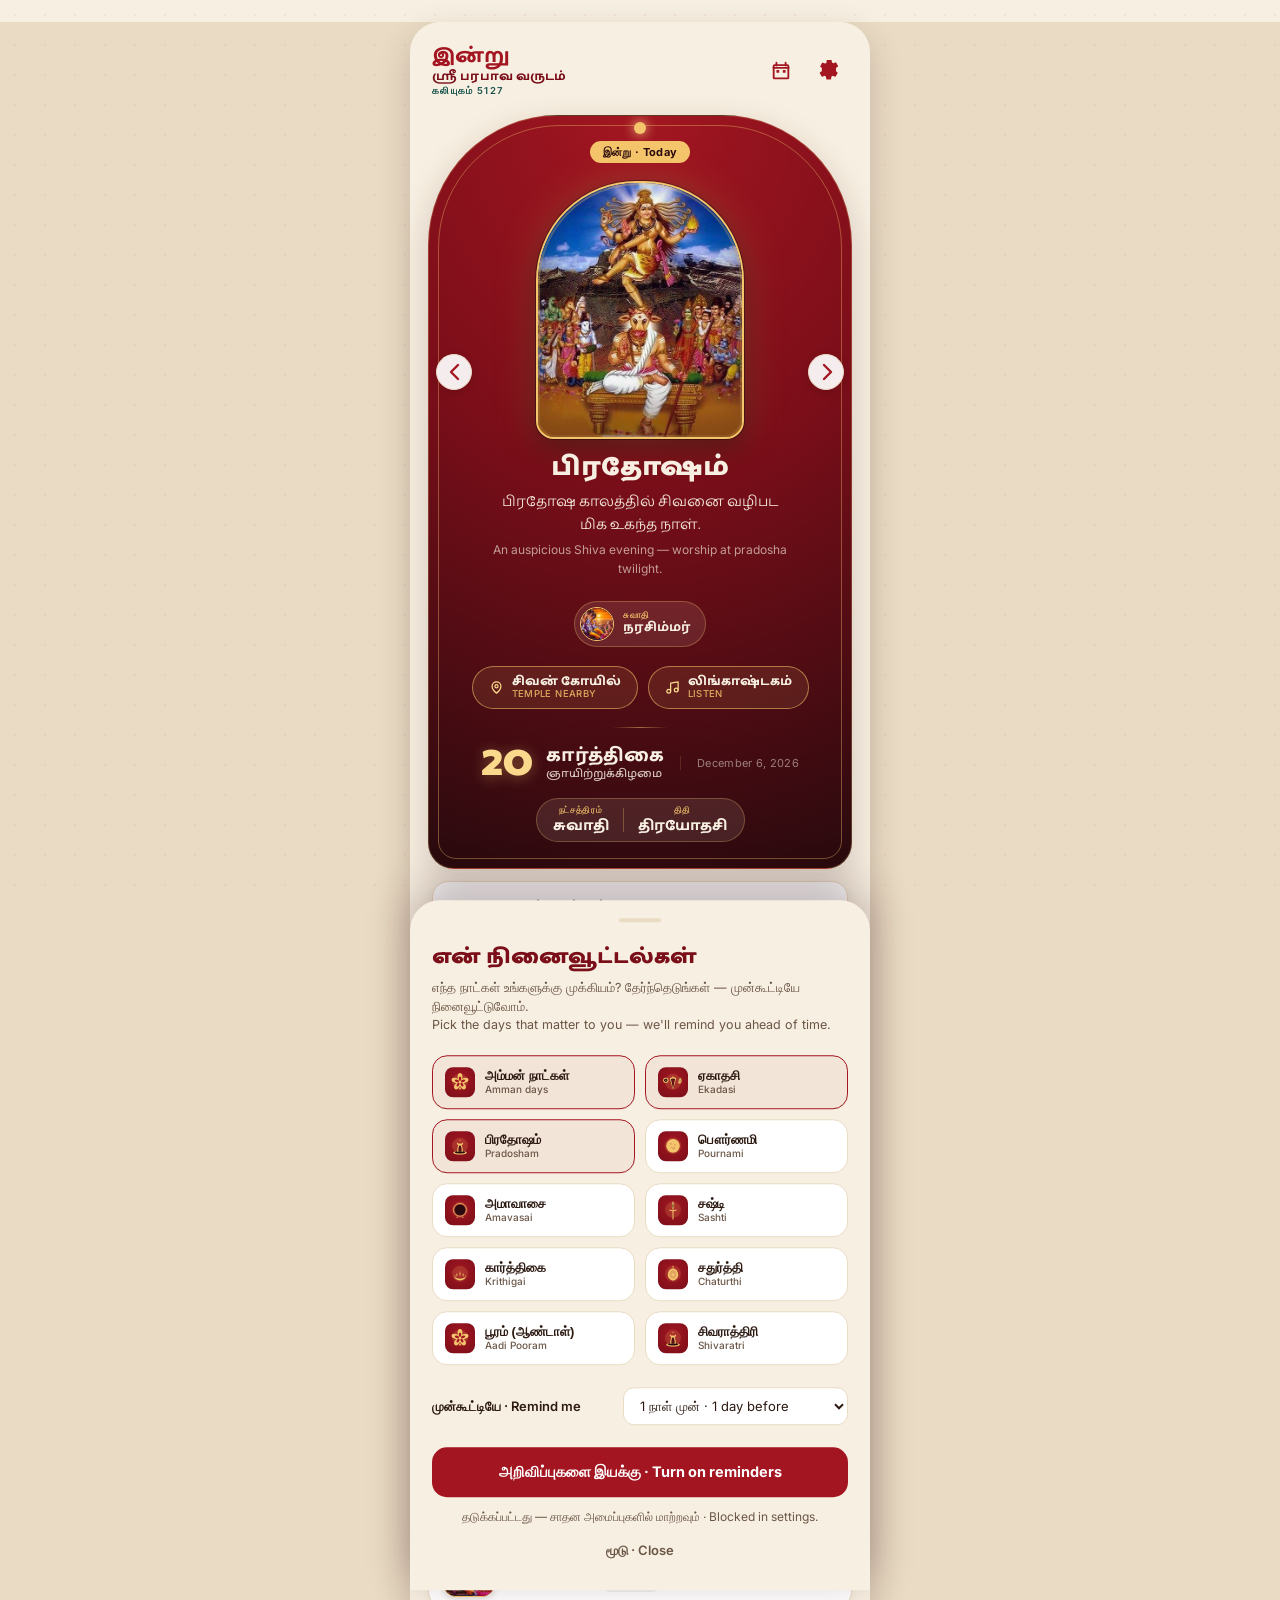
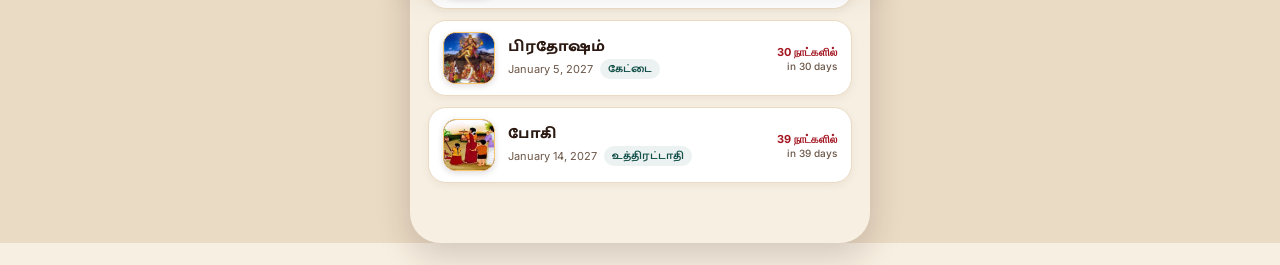
==== commit 8ca79eb1: "Add Listen feature (canonical stotrams per occasion, YouTube deep-link) + redesign hero action butto" ====
--- a/index.html
+++ b/index.html
@@ -64,10 +64,16 @@
         </span>
       </div>
 
-      <button class="temple-btn" id="templeBtn" type="button" style="display:none">
-        <svg viewBox="0 0 24 24" width="16" height="16" aria-hidden="true"><path fill="none" stroke="currentColor" stroke-width="2" stroke-linecap="round" stroke-linejoin="round" d="M12 21s-7-5.2-7-11a7 7 0 1114 0c0 5.8-7 11-7 11z"/><circle cx="12" cy="10" r="2.5" fill="none" stroke="currentColor" stroke-width="2"/></svg>
-        <span id="templeBtnLabel">அருகிலுள்ள கோயில்</span>
-      </button>
+      <div class="hero-actions" id="heroActions">
+        <button class="act-btn" id="templeBtn" type="button" style="display:none">
+          <svg viewBox="0 0 24 24" width="15" height="15" aria-hidden="true"><path fill="none" stroke="currentColor" stroke-width="2" stroke-linecap="round" stroke-linejoin="round" d="M12 21s-7-5.2-7-11a7 7 0 1114 0c0 5.8-7 11-7 11z"/><circle cx="12" cy="10" r="2.5" fill="none" stroke="currentColor" stroke-width="2"/></svg>
+          <span class="act-label"><span class="act-ta" id="templeBtnTa">கோயில்</span><span class="act-en" id="templeBtnEn">Temple nearby</span></span>
+        </button>
+        <button class="act-btn" id="listenBtn" type="button" style="display:none">
+          <svg viewBox="0 0 24 24" width="15" height="15" aria-hidden="true"><path fill="none" stroke="currentColor" stroke-width="2" stroke-linecap="round" stroke-linejoin="round" d="M9 18V5l12-2v13"/><circle cx="6" cy="18" r="3" fill="none" stroke="currentColor" stroke-width="2"/><circle cx="18" cy="16" r="3" fill="none" stroke="currentColor" stroke-width="2"/></svg>
+          <span class="act-label"><span class="act-ta" id="listenBtnTa">பாடல்</span><span class="act-en" id="listenBtnEn">Listen</span></span>
+        </button>
+      </div>
 
       <div class="hero-datebar">
         <div class="hd-tamil">
--- a/styles.css
+++ b/styles.css
@@ -418,21 +418,34 @@
 }
 .star-chip-deity { font-family: 'Catamaran', sans-serif; font-size: 13px; font-weight: 800; color: var(--chandanam); }
 
-/* ============ temple-finder button — refined ghost style, invites without shouting ============ */
-.temple-btn {
-  position: relative; z-index: 2;
+/* ============ hero action buttons (temple + listen) — refined ghost chips ============ */
+.hero-actions {
+  position: relative; z-index: 2;
+  display: flex; justify-content: center; gap: 10px;
+  margin: 16px auto 0; flex-wrap: wrap;
+}
+.act-btn {
   display: inline-flex; align-items: center; gap: 8px;
-  margin: 14px auto 0; padding: 9px 18px;
-  font-family: 'Catamaran', sans-serif; font-size: 13px; font-weight: 700;
-  color: var(--deepam-bright);
+  padding: 8px 16px;
   background: rgba(244,197,107,0.1);
   border: 1.5px solid rgba(244,197,107,0.55);
   border-radius: 999px; cursor: pointer;
+  color: var(--deepam-bright);
   transition: background .15s, border-color .15s, transform .1s;
 }
-.temple-btn:hover { background: rgba(244,197,107,0.2); border-color: var(--deepam); }
-.temple-btn:active { transform: scale(0.97); }
-.temple-btn svg { color: var(--deepam-bright); flex-shrink: 0; }
+.act-btn:hover { background: rgba(244,197,107,0.2); border-color: var(--deepam); }
+.act-btn:active { transform: scale(0.97); }
+.act-btn svg { color: var(--deepam-bright); flex-shrink: 0; }
+.act-label { display: flex; flex-direction: column; align-items: flex-start; line-height: 1.12; }
+.act-ta {
+  font-family: 'Catamaran', sans-serif; font-weight: 800; font-size: 13px;
+  color: var(--chandanam); white-space: nowrap;
+}
+.act-en {
+  font-family: 'Inter', sans-serif; font-weight: 500; font-size: 9.5px;
+  letter-spacing: .04em; text-transform: uppercase; color: var(--deepam); opacity: .85;
+  white-space: nowrap;
+}
 
 /* ============ Full Panchangam panel (collapsible, quiet by design) ============ */
 .panchangam-panel {
@@ -576,3 +589,10 @@
 .ml-dot { width: 8px; height: 8px; border-radius: 50%; display: inline-block; margin-left: 6px; }
 .ml-dot.festival { background: var(--sindooram); }
 .ml-dot.muhurtham { background: var(--deepam); }
+
+.pp-note {
+  margin: 12px 2px 0; padding: 8px 12px; border-radius: 9px;
+  background: rgba(163,22,33,0.05);
+  font-family: 'Catamaran', sans-serif; font-size: 11.5px; line-height: 1.4; color: var(--sindooram-deep);
+}
+.pp-note .en { display: block; font-family: 'Inter', sans-serif; font-size: 10px; color: var(--ink-soft); margin-top: 2px; }
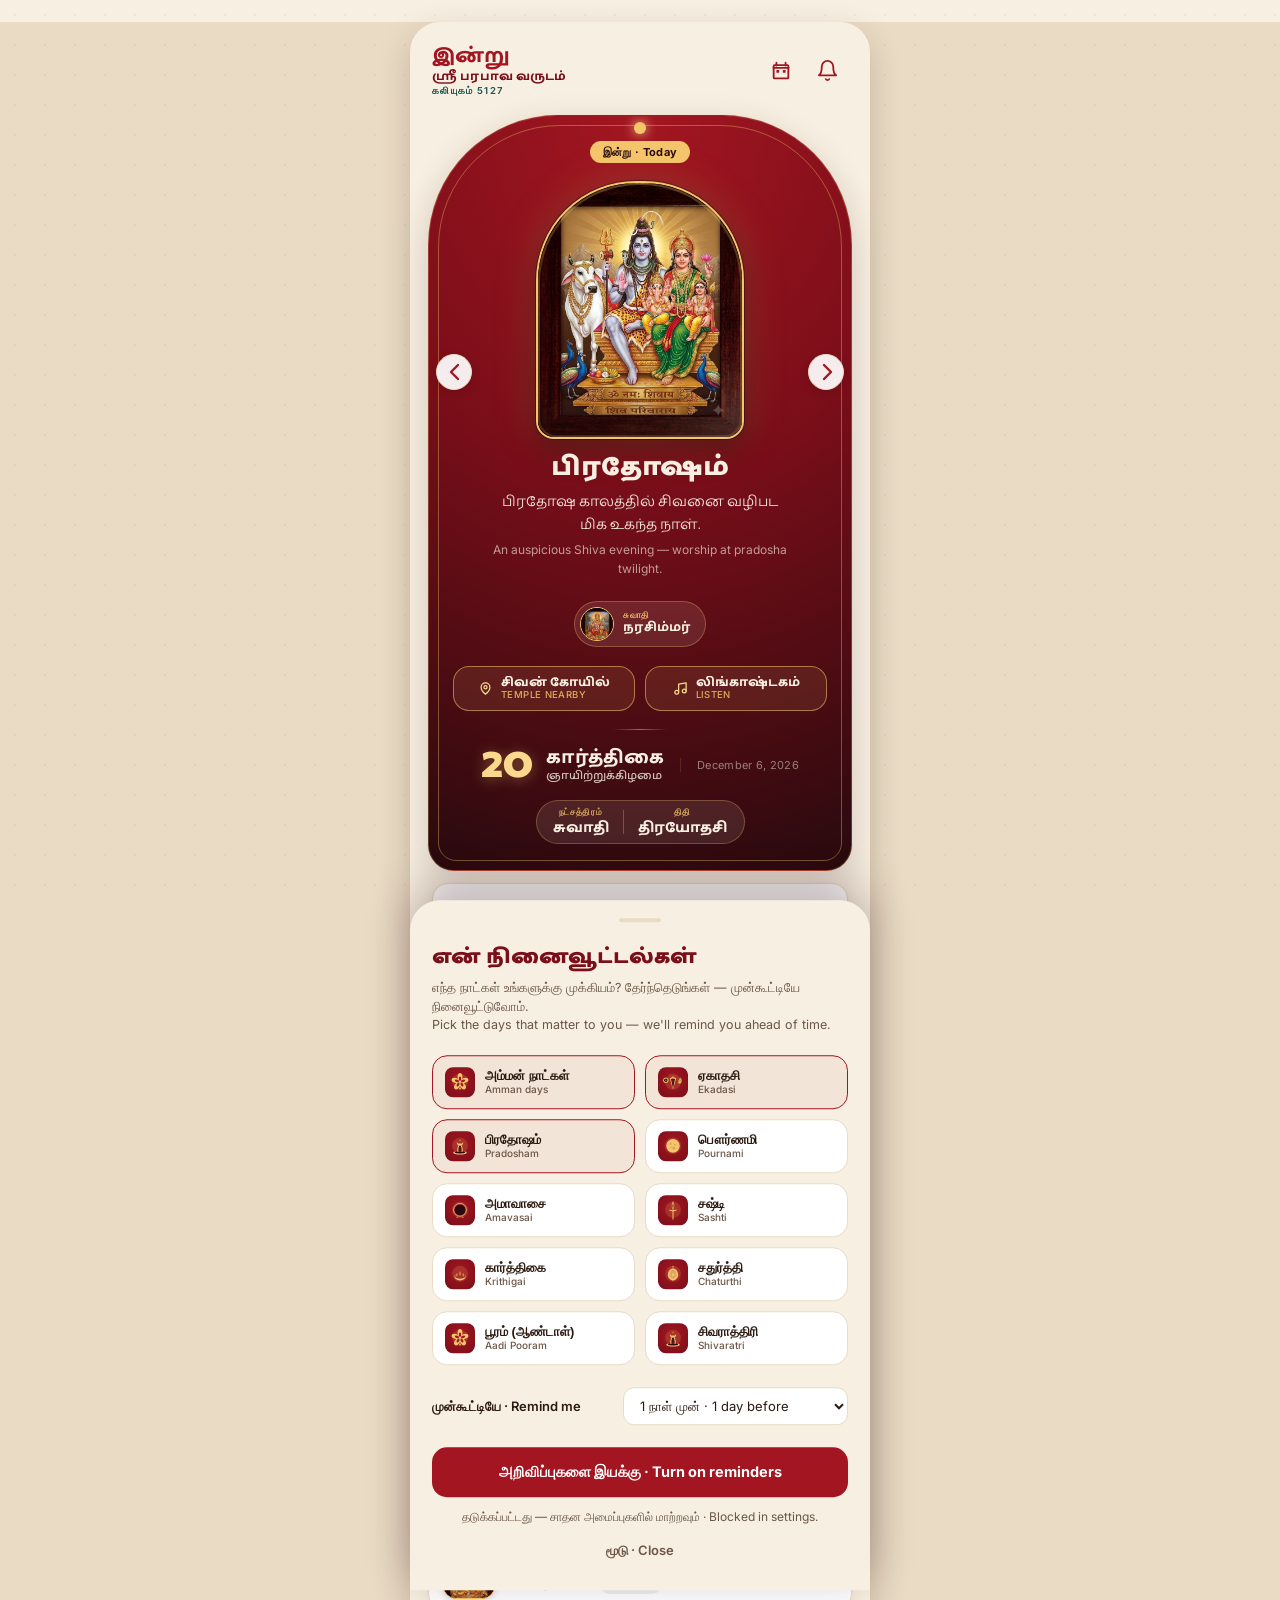
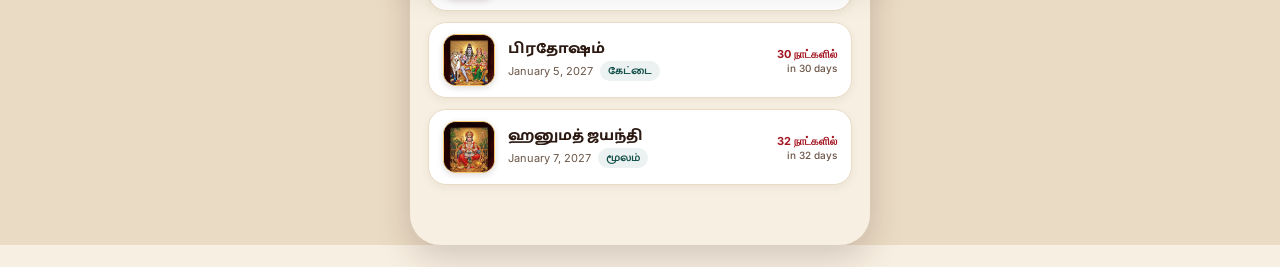
==== commit a163b3b6: "Final polish before Play Store: hybrid video/map links + even buttons + bell icon - Periyava: one-cl" ====
--- a/index.html
+++ b/index.html
@@ -32,7 +32,7 @@
         <svg viewBox="0 0 24 24" width="22" height="22"><path fill="none" stroke="currentColor" stroke-width="2" stroke-linecap="round" stroke-linejoin="round" d="M7 3v3M17 3v3M3.5 8.5h17M5 5.5h14a1 1 0 011 1V19a1 1 0 01-1 1H5a1 1 0 01-1-1V6.5a1 1 0 011-1z"/><rect x="7" y="11" width="3" height="3" rx="0.5" fill="currentColor"/><rect x="14" y="11" width="3" height="3" rx="0.5" fill="currentColor"/></svg>
       </button>
       <button class="icon-btn" id="settingsBtn" aria-label="Reminders">
-        <svg viewBox="0 0 24 24" width="23" height="23"><path fill="currentColor" d="M12 8a4 4 0 100 8 4 4 0 000-8zm8.94 3a7.99 7.99 0 00-.14-1.5l2.11-1.65a.5.5 0 00.12-.64l-2-3.46a.5.5 0 00-.6-.22l-2.49 1a8.03 8.03 0 00-1.3-.75l-.38-2.65A.5.5 0 0015.7 1h-4a.5.5 0 00-.5.42l-.38 2.65c-.47.2-.9.45-1.3.75l-2.49-1a.5.5 0 00-.6.22l-2 3.46a.5.5 0 00.12.64L6.2 9.5A8 8 0 006.06 11a8 8 0 00.14 1.5l-2.11 1.65a.5.5 0 00-.12.64l2 3.46c.14.24.42.32.6.22l2.49-1c.4.3.83.55 1.3.75l.38 2.65c.05.24.26.42.5.42h4c.24 0 .45-.18.5-.42l.38-2.65c.47-.2.9-.45 1.3-.75l2.49 1c.24.1.46 0 .6-.22l2-3.46a.5.5 0 00-.12-.64L20.8 12.5c.08-.49.14-.99.14-1.5z"/></svg>
+        <svg viewBox="0 0 24 24" width="23" height="23" fill="none" stroke="currentColor" stroke-width="1.9" stroke-linecap="round" stroke-linejoin="round"><path d="M18 8A6 6 0 006 8c0 7-3 9-3 9h18s-3-2-3-9"/><path d="M13.73 21a2 2 0 01-3.46 0"/></svg>
       </button>
     </div>
   </header>
--- a/styles.css
+++ b/styles.css
@@ -422,24 +422,25 @@
 .hero-actions {
   position: relative; z-index: 2;
   display: flex; justify-content: center; gap: 10px;
-  margin: 16px auto 0; flex-wrap: wrap;
+  margin: 16px auto 0; max-width: 400px;
 }
 .act-btn {
-  display: inline-flex; align-items: center; gap: 8px;
-  padding: 8px 16px;
+  flex: 1 1 0; min-width: 0;
+  display: inline-flex; align-items: center; justify-content: center; gap: 8px;
+  padding: 9px 14px;
   background: rgba(244,197,107,0.1);
   border: 1.5px solid rgba(244,197,107,0.55);
-  border-radius: 999px; cursor: pointer;
+  border-radius: 16px; cursor: pointer;
   color: var(--deepam-bright);
   transition: background .15s, border-color .15s, transform .1s;
 }
 .act-btn:hover { background: rgba(244,197,107,0.2); border-color: var(--deepam); }
 .act-btn:active { transform: scale(0.97); }
 .act-btn svg { color: var(--deepam-bright); flex-shrink: 0; }
-.act-label { display: flex; flex-direction: column; align-items: flex-start; line-height: 1.12; }
+.act-label { display: flex; flex-direction: column; align-items: flex-start; line-height: 1.12; min-width: 0; }
 .act-ta {
   font-family: 'Catamaran', sans-serif; font-weight: 800; font-size: 13px;
-  color: var(--chandanam); white-space: nowrap;
+  color: var(--chandanam); white-space: nowrap; overflow: hidden; text-overflow: ellipsis; max-width: 100%;
 }
 .act-en {
   font-family: 'Inter', sans-serif; font-weight: 500; font-size: 9.5px;
